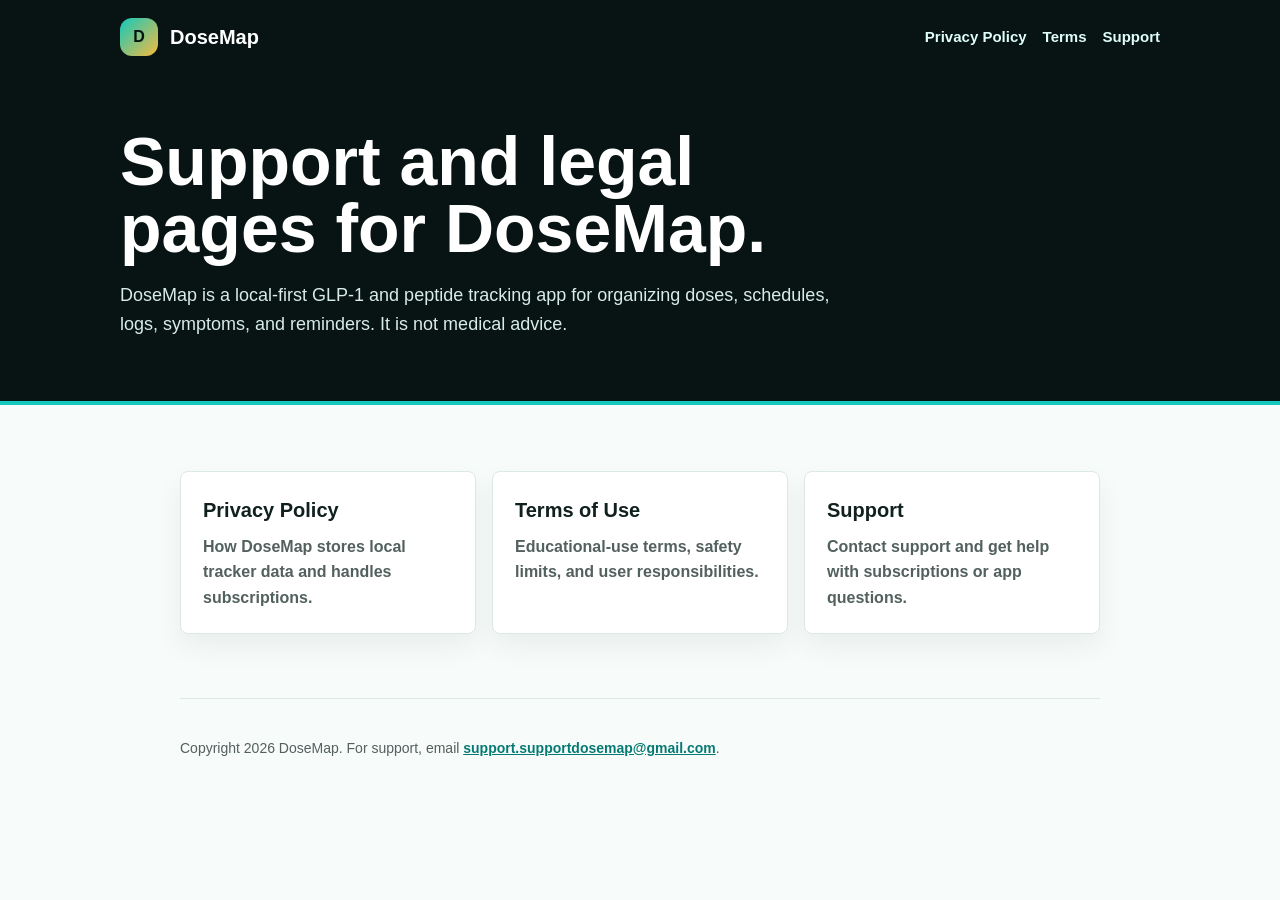
==== index.html @ 878b56f9 "Add files via upload" ====
<!doctype html>
<html lang="en">
  <head>
    <meta charset="utf-8">
    <meta name="viewport" content="width=device-width, initial-scale=1">
    <title>DoseMap Support</title>
    <meta name="description" content="DoseMap privacy, terms, and support pages.">
    <link rel="stylesheet" href="styles.css">
  </head>
  <body>
    <header class="site-header">
      <nav class="nav" aria-label="Primary navigation">
        <a class="brand" href="index.html">
          <span class="brand-mark">D</span>
          <span class="brand-name">DoseMap</span>
        </a>
        <div class="nav-links">
          <a href="privacy.html">Privacy Policy</a>
          <a href="terms.html">Terms</a>
          <a href="support.html">Support</a>
        </div>
      </nav>
      <section class="hero">
        <h1>Support and legal pages for DoseMap.</h1>
        <p>DoseMap is a local-first GLP-1 and peptide tracking app for organizing doses, schedules, logs, symptoms, and reminders. It is not medical advice.</p>
      </section>
    </header>

    <main class="container">
      <section class="grid" aria-label="DoseMap pages">
        <a class="card" href="privacy.html">
          <h2>Privacy Policy</h2>
          <p>How DoseMap stores local tracker data and handles subscriptions.</p>
        </a>
        <a class="card" href="terms.html">
          <h2>Terms of Use</h2>
          <p>Educational-use terms, safety limits, and user responsibilities.</p>
        </a>
        <a class="card" href="support.html">
          <h2>Support</h2>
          <p>Contact support and get help with subscriptions or app questions.</p>
        </a>
      </section>
    </main>

    <footer class="container footer">
      <p>Copyright 2026 DoseMap. For support, email <a href="mailto:support.supportdosemap@gmail.com">support.supportdosemap@gmail.com</a>.</p>
    </footer>
  </body>
</html>
---- styles.css ----
:root {
  color-scheme: light;
  --bg: #f7fbfa;
  --surface: #ffffff;
  --ink: #10201f;
  --muted: #52605e;
  --line: #dbe8e5;
  --primary: #13c9bd;
  --primary-dark: #067a72;
  --accent: #f5ba3f;
}

* {
  box-sizing: border-box;
}

body {
  margin: 0;
  background: var(--bg);
  color: var(--ink);
  font-family: -apple-system, BlinkMacSystemFont, "Segoe UI", sans-serif;
  line-height: 1.6;
}

a {
  color: var(--primary-dark);
  font-weight: 700;
}

.site-header {
  background: #071413;
  color: #ffffff;
  border-bottom: 4px solid var(--primary);
}

.nav {
  width: min(1040px, calc(100% - 32px));
  margin: 0 auto;
  padding: 18px 0;
  display: flex;
  align-items: center;
  justify-content: space-between;
  gap: 18px;
  flex-wrap: wrap;
}

.brand {
  display: flex;
  align-items: center;
  gap: 12px;
  color: #ffffff;
  text-decoration: none;
}

.brand-mark {
  width: 38px;
  height: 38px;
  border-radius: 12px;
  background: linear-gradient(135deg, var(--primary), var(--accent));
  display: grid;
  place-items: center;
  font-weight: 900;
  color: #041211;
}

.brand-name {
  font-size: 20px;
  font-weight: 900;
  letter-spacing: 0;
}

.nav-links {
  display: flex;
  gap: 16px;
  flex-wrap: wrap;
}

.nav-links a {
  color: #dffdf9;
  text-decoration: none;
  font-size: 15px;
}

.hero {
  width: min(1040px, calc(100% - 32px));
  margin: 0 auto;
  padding: 54px 0 62px;
}

.hero h1 {
  max-width: 760px;
  margin: 0;
  font-size: clamp(36px, 8vw, 68px);
  line-height: 0.98;
  letter-spacing: 0;
}

.hero p {
  max-width: 720px;
  margin: 20px 0 0;
  color: #d8ece9;
  font-size: 18px;
}

.container {
  width: min(920px, calc(100% - 32px));
  margin: 0 auto;
  padding: 42px 0 64px;
}

.grid {
  display: grid;
  grid-template-columns: repeat(3, minmax(0, 1fr));
  gap: 16px;
  margin-top: 24px;
}

.card,
.content {
  background: var(--surface);
  border: 1px solid var(--line);
  border-radius: 8px;
  box-shadow: 0 12px 28px rgba(9, 37, 34, 0.06);
}

.card {
  padding: 22px;
  text-decoration: none;
  color: var(--ink);
}

.card h2 {
  margin: 0 0 8px;
  font-size: 20px;
}

.card p {
  margin: 0;
  color: var(--muted);
}

.content {
  padding: clamp(22px, 4vw, 38px);
}

.content h1 {
  margin: 0 0 8px;
  font-size: clamp(32px, 7vw, 48px);
  line-height: 1.05;
  letter-spacing: 0;
}

.content h2 {
  margin: 34px 0 10px;
  font-size: 22px;
}

.content p,
.content li {
  color: var(--muted);
}

.content ul {
  padding-left: 22px;
}

.meta {
  margin: 0 0 28px;
  color: var(--muted);
  font-size: 14px;
}

.notice {
  border-left: 4px solid var(--accent);
  background: #fff8e7;
  padding: 14px 16px;
  border-radius: 8px;
  color: #4f3c05;
}

.footer {
  border-top: 1px solid var(--line);
  padding: 24px 0;
  color: var(--muted);
  font-size: 14px;
}

@media (max-width: 760px) {
  .grid {
    grid-template-columns: 1fr;
  }

  .nav {
    align-items: flex-start;
  }
}
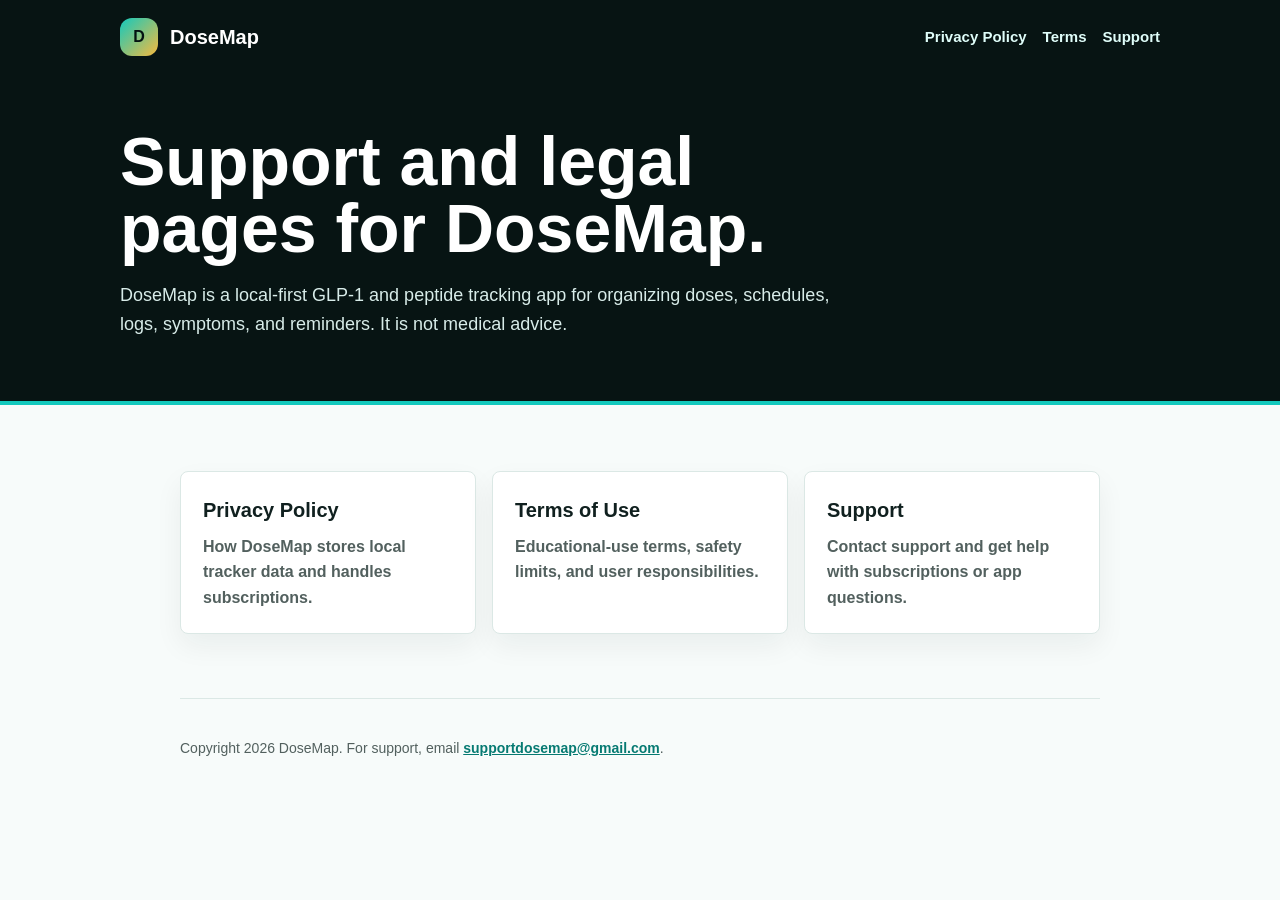
==== commit ebeface8: "Add files via upload" ====
--- a/index.html
+++ b/index.html
@@ -44,7 +44,7 @@
     </main>
 
     <footer class="container footer">
-      <p>Copyright 2026 DoseMap. For support, email <a href="mailto:support.supportdosemap@gmail.com">support.supportdosemap@gmail.com</a>.</p>
+      <p>Copyright 2026 DoseMap. For support, email <a href="mailto:supportdosemap@gmail.com">supportdosemap@gmail.com</a>.</p>
     </footer>
   </body>
 </html>
